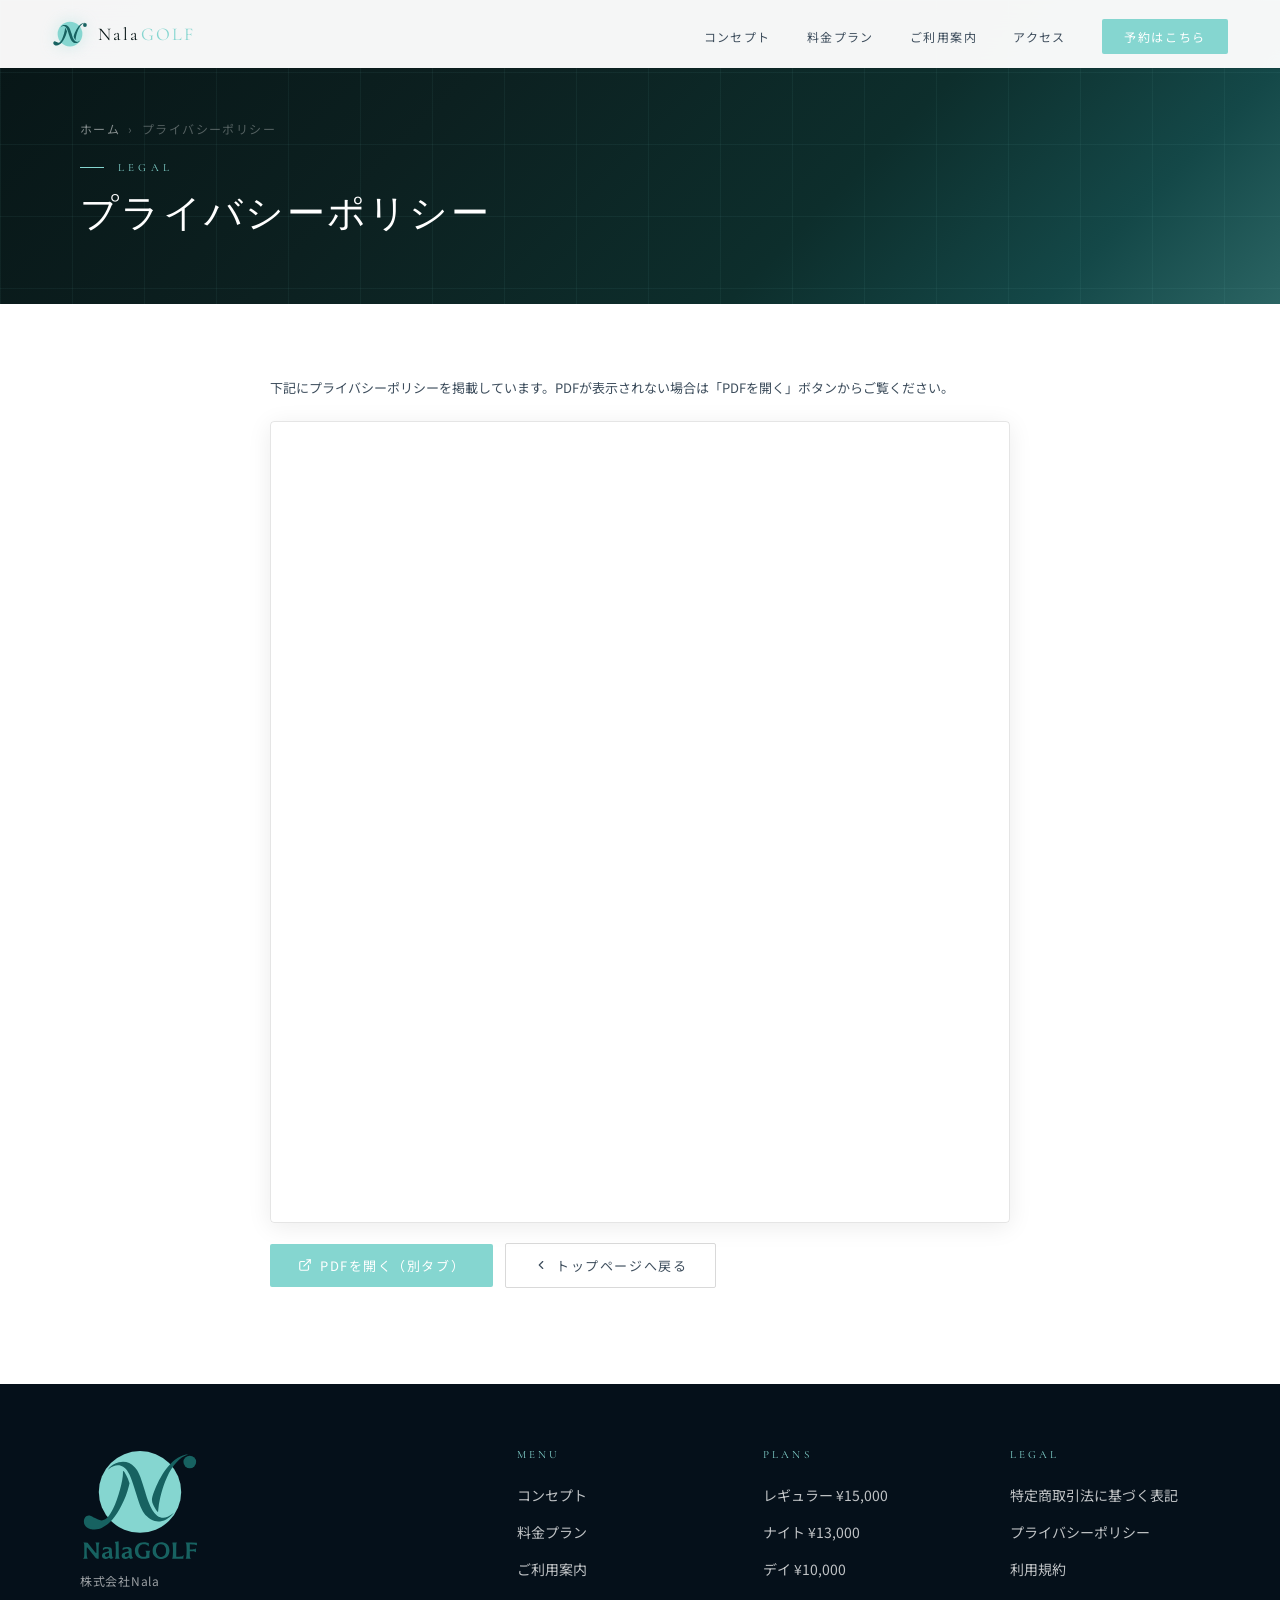
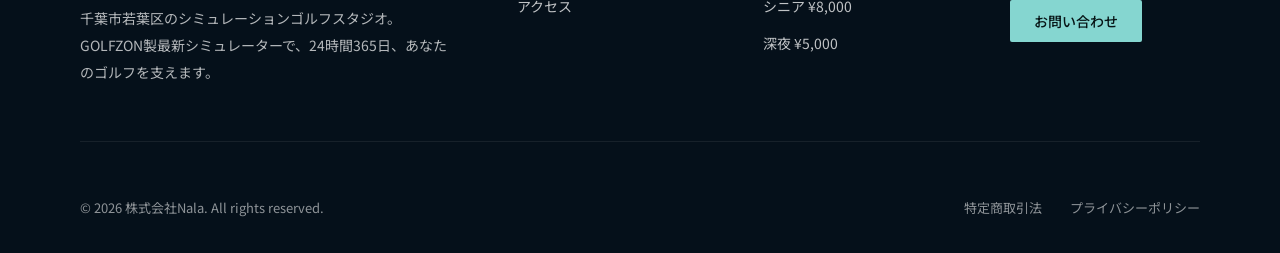
==== privacy.html @ cfb13f06 "Add legal pages with local PDFs" ====
<!DOCTYPE html>
<html lang="ja">
<head>
  <meta charset="UTF-8">
  <meta name="viewport" content="width=device-width, initial-scale=1.0">
  <title>プライバシーポリシー | NalaGOLF</title>
  <meta name="description" content="NalaGOLF（株式会社Nala）のプライバシーポリシーページです。">
  <link rel="preconnect" href="https://fonts.googleapis.com">
  <link rel="preconnect" href="https://fonts.gstatic.com" crossorigin>
  <link href="https://fonts.googleapis.com/css2?family=Cormorant+Garamond:ital,wght@0,300;0,400;0,500;1,300;1,400&family=Noto+Sans+JP:wght@200;300;400;500&display=swap" rel="stylesheet">
  <style>
  :root {
    --tq:       #85d6d0;
    --tq2:      #9de0db;
    --tq-dim:   rgba(133,214,208,.12);
    --tq-glow:  rgba(133,214,208,.35);
    --ink:      #071516;
    --mist:     #3D4D5C;
    --fog:      #5C6E7E;
    --pale:     #F3F6F8;
    --white:    #FFFFFF;
    --serif:    'Cormorant Garamond', 'Georgia', serif;
    --sans:     'Noto Sans JP', sans-serif;
  }
  *, *::before, *::after { box-sizing: border-box; margin:0; padding:0; }
  html { scroll-behavior: smooth; font-size: 17px; }
  body { font-family: var(--sans); background: var(--white); color: var(--ink); overflow-x: hidden; font-weight: 400; }

  #nav {
    position: fixed; top:0; left:0; right:0; z-index:300;
    height:68px; padding:0 52px;
    display:flex; align-items:center; justify-content:space-between;
    background: rgba(255,255,255,.96);
    backdrop-filter: blur(20px);
    box-shadow: 0 1px 0 rgba(0,0,0,.07);
  }
  .logo { display:flex; align-items:center; gap:10px; text-decoration:none; }
  .logo-mark-img { width:36px; height:36px; object-fit:contain; filter: drop-shadow(0 0 8px var(--tq-glow)); }
  .logo-type { font-family:var(--serif); font-size:18px; font-weight:400; letter-spacing:.12em; color:var(--ink); }
  .logo-type .hi { color:var(--tq); }
  .nav-items { display:flex; align-items:center; gap:36px; list-style:none; }
  .nav-items a { font-size:12px; font-weight:400; letter-spacing:.12em; color:var(--mist); text-decoration:none; transition:color .2s; position:relative; }
  .nav-items a:hover { color:var(--tq); }
  .nav-items a::after { content:''; position:absolute; bottom:-3px; left:0; right:0; height:1px; background:var(--tq); transform:scaleX(0); transition:transform .25s; }
  .nav-items a:hover::after { transform:scaleX(1); }
  .nav-btn { background:var(--tq); color:var(--white) !important; padding:9px 22px; border-radius:2px; font-size:12px !important; letter-spacing:.14em !important; transition: background .2s, box-shadow .2s, transform .2s !important; }
  .nav-btn::after { display:none !important; }
  .nav-btn:hover { background:var(--tq2) !important; box-shadow:0 4px 20px var(--tq-glow) !important; transform:translateY(-1px) !important; }

  .page-header {
    padding: 120px 80px 64px;
    background: linear-gradient(135deg, #071516 0%, #0C2020 35%, #0D2E2C 65%, #144848 85%, #85d6d0 160%);
    position: relative; overflow: hidden;
  }
  .page-header::before {
    content:''; position:absolute; inset:0;
    background-image: linear-gradient(rgba(133,214,208,.06) 1px, transparent 1px), linear-gradient(90deg, rgba(133,214,208,.06) 1px, transparent 1px);
    background-size: 72px 72px;
  }
  .page-header-inner { position: relative; z-index: 1; }
  .breadcrumb { font-size: 12px; letter-spacing: .12em; margin-bottom: 24px; display: flex; align-items: center; gap: 8px; }
  .breadcrumb a { color: rgba(255,255,255,.5); text-decoration:none; transition:color .2s; }
  .breadcrumb a:hover { color:var(--tq); }
  .breadcrumb span { color: rgba(255,255,255,.3); }
  .breadcrumb-current { color: rgba(255,255,255,.7); }
  .page-eyebrow { font-family:var(--serif); font-size:11px; letter-spacing:.38em; color:var(--tq); text-transform:uppercase; display:flex; align-items:center; gap:14px; margin-bottom:16px; }
  .page-eyebrow::before { content:''; width:24px; height:1px; background:var(--tq); }
  .page-title { font-family:var(--serif); font-size: clamp(28px, 3vw, 42px); font-weight:300; color:var(--white); letter-spacing:.06em; line-height:1.3; }

  .content-wrap { max-width: 900px; margin: 0 auto; padding: 72px 80px 96px; }
  .pdf-note { font-size:13px; color:var(--mist); margin-bottom:20px; line-height:1.9; }
  .pdf-frame-wrap { border: 1px solid rgba(0,0,0,.1); border-radius: 4px; overflow: hidden; box-shadow: 0 4px 24px rgba(0,0,0,.08); }
  .pdf-frame { width: 100%; height: 800px; display: block; border: 0; }
  .pdf-download { margin-top: 20px; display: flex; align-items: center; gap: 12px; }
  .btn-pdf { display: inline-flex; align-items: center; gap: 8px; background: var(--tq); color: var(--white); padding: 12px 28px; border-radius: 2px; font-size: 13px; letter-spacing: .12em; text-decoration: none; transition: all .3s; font-family: var(--sans); }
  .btn-pdf:hover { background: var(--tq2); box-shadow: 0 6px 20px var(--tq-glow); transform: translateY(-1px); }
  .btn-outline { display: inline-flex; align-items: center; gap: 8px; border: 1px solid rgba(0,0,0,.15); color: var(--mist); padding: 12px 28px; border-radius: 2px; font-size: 13px; letter-spacing: .12em; text-decoration: none; transition: all .3s; }
  .btn-outline:hover { border-color: var(--tq); color: var(--tq); }

  footer { background:#05101A; padding:64px 80px 36px; }
  .footer-top { display:grid; grid-template-columns:2fr 1fr 1fr 1fr; gap:56px; margin-bottom:56px; padding-bottom:56px; border-bottom:1px solid rgba(255,255,255,.07); }
  .footer-logo-img { width:120px; height:auto; object-fit:contain; margin-bottom:10px; display:block; }
  .f-corp { font-size:12px; color:rgba(255,255,255,.6); margin-bottom:16px; letter-spacing:.06em; }
  .f-desc { font-size:14px; color:rgba(255,255,255,.7); line-height:1.9; font-weight:400; }
  .f-h { font-family:var(--serif); font-size:11px; letter-spacing:.28em; color:var(--tq); text-transform:uppercase; margin-bottom:20px; }
  .f-ul { list-style:none; display:flex; flex-direction:column; gap:12px; }
  .f-ul a { font-size:14px; color:rgba(255,255,255,.75); text-decoration:none; transition:color .2s; font-weight:400; }
  .f-ul a:hover { color:var(--tq); }
  .f-ul a.f-contact-btn { display:inline-block; margin-top:8px; background:var(--tq); color:var(--ink); font-weight:500; padding:11px 24px; border-radius:2px; font-size:14px; transition: background .2s, box-shadow .2s, transform .2s; }
  .f-ul a.f-contact-btn:hover { background:var(--tq2); box-shadow:0 4px 20px var(--tq-glow); transform:translateY(-1px); color:var(--ink); }
  .footer-bottom { display:flex; justify-content:space-between; align-items:center; font-size:13px; color:rgba(255,255,255,.55); }
  .footer-bottom a { color:rgba(255,255,255,.55); text-decoration:none; transition:color .2s; }
  .footer-bottom a:hover { color:var(--tq); }
  .fb-links { display:flex; gap:28px; }

  @media (max-width:1100px) {
    .content-wrap { padding: 56px 40px 72px; }
    .page-header { padding: 112px 40px 52px; }
    .footer-top { grid-template-columns:1fr 1fr; gap:40px; }
    #nav { padding:0 28px; }
  }
  @media (max-width:720px) {
    .content-wrap { padding: 48px 24px 64px; }
    .page-header { padding: 104px 24px 44px; }
    .pdf-frame { height: 500px; }
    .pdf-download { flex-direction: column; align-items: flex-start; }
    .nav-items { display:none; }
    .footer-top { grid-template-columns:1fr; }
    footer { padding:48px 24px 28px; }
  }
  </style>
</head>
<body>

<nav id="nav">
  <a href="/" class="logo">
    <img src="logo-mark.svg" class="logo-mark-img" alt="NalaGOLF mark">
    <span class="logo-type">Nala<span class="hi">GOLF</span></span>
  </a>
  <ul class="nav-items">
    <li><a href="/#concept">コンセプト</a></li>
    <li><a href="/#pricing">料金プラン</a></li>
    <li><a href="/#rules">ご利用案内</a></li>
    <li><a href="/#access">アクセス</a></li>
    <li><a href="https://nalagolf.hacomono.jp/home" target="_blank" rel="noopener" class="nav-btn">予約はこちら</a></li>
  </ul>
</nav>

<div class="page-header">
  <div class="page-header-inner">
    <div class="breadcrumb">
      <a href="/">ホーム</a>
      <span>›</span>
      <span class="breadcrumb-current">プライバシーポリシー</span>
    </div>
    <div class="page-eyebrow">Legal</div>
    <h1 class="page-title">プライバシーポリシー</h1>
  </div>
</div>

<div class="content-wrap">
  <p class="pdf-note">下記にプライバシーポリシーを掲載しています。PDFが表示されない場合は「PDFを開く」ボタンからご覧ください。</p>
  <div class="pdf-frame-wrap">
    <iframe
      class="pdf-frame"
      src="/privacy.pdf"
      title="プライバシーポリシー">
    </iframe>
  </div>
  <div class="pdf-download">
    <a href="/privacy.pdf"
       target="_blank" rel="noopener" class="btn-pdf">
      <svg width="14" height="14" viewBox="0 0 24 24" fill="none" stroke="currentColor" stroke-width="2" stroke-linecap="round" stroke-linejoin="round"><path d="M18 13v6a2 2 0 0 1-2 2H5a2 2 0 0 1-2-2V8a2 2 0 0 1 2-2h6"/><polyline points="15 3 21 3 21 9"/><line x1="10" y1="14" x2="21" y2="3"/></svg>
      PDFを開く（別タブ）
    </a>
    <a href="/" class="btn-outline">
      <svg width="14" height="14" viewBox="0 0 24 24" fill="none" stroke="currentColor" stroke-width="2" stroke-linecap="round" stroke-linejoin="round"><polyline points="15 18 9 12 15 6"/></svg>
      トップページへ戻る
    </a>
  </div>
</div>

<footer>
  <div class="footer-top">
    <div>
      <img src="logo.svg" class="footer-logo-img" alt="NalaGOLF">
      <div class="f-corp">株式会社Nala</div>
      <p class="f-desc">千葉市若葉区のシミュレーションゴルフスタジオ。GOLFZON製最新シミュレーターで、24時間365日、あなたのゴルフを支えます。</p>
    </div>
    <div>
      <div class="f-h">Menu</div>
      <ul class="f-ul">
        <li><a href="/#concept">コンセプト</a></li>
        <li><a href="/#pricing">料金プラン</a></li>
        <li><a href="/#rules">ご利用案内</a></li>
        <li><a href="/#access">アクセス</a></li>
      </ul>
    </div>
    <div>
      <div class="f-h">Plans</div>
      <ul class="f-ul">
        <li><a href="/#pricing">レギュラー ¥15,000</a></li>
        <li><a href="/#pricing">ナイト ¥13,000</a></li>
        <li><a href="/#pricing">デイ ¥10,000</a></li>
        <li><a href="/#pricing">シニア ¥8,000</a></li>
        <li><a href="/#pricing">深夜 ¥5,000</a></li>
      </ul>
    </div>
    <div>
      <div class="f-h">Legal</div>
      <ul class="f-ul">
        <li><a href="/tokushoho.html">特定商取引法に基づく表記</a></li>
        <li><a href="/privacy.html">プライバシーポリシー</a></li>
        <li><a href="/riyokiyaku.html">利用規約</a></li>
        <li><a href="https://docs.google.com/forms/d/e/1FAIpQLSc6JMABwRBjXcDupIHNrliCkTX77Rjm2hipE7LkFuY8euMJ_w/viewform?usp=header" target="_blank" rel="noopener" class="f-contact-btn">お問い合わせ</a></li>
      </ul>
    </div>
  </div>
  <div class="footer-bottom">
    <span>© 2026 株式会社Nala. All rights reserved.</span>
    <div class="fb-links">
      <a href="/tokushoho.html">特定商取引法</a>
      <a href="/privacy.html">プライバシーポリシー</a>
    </div>
  </div>
</footer>

</body>
</html>
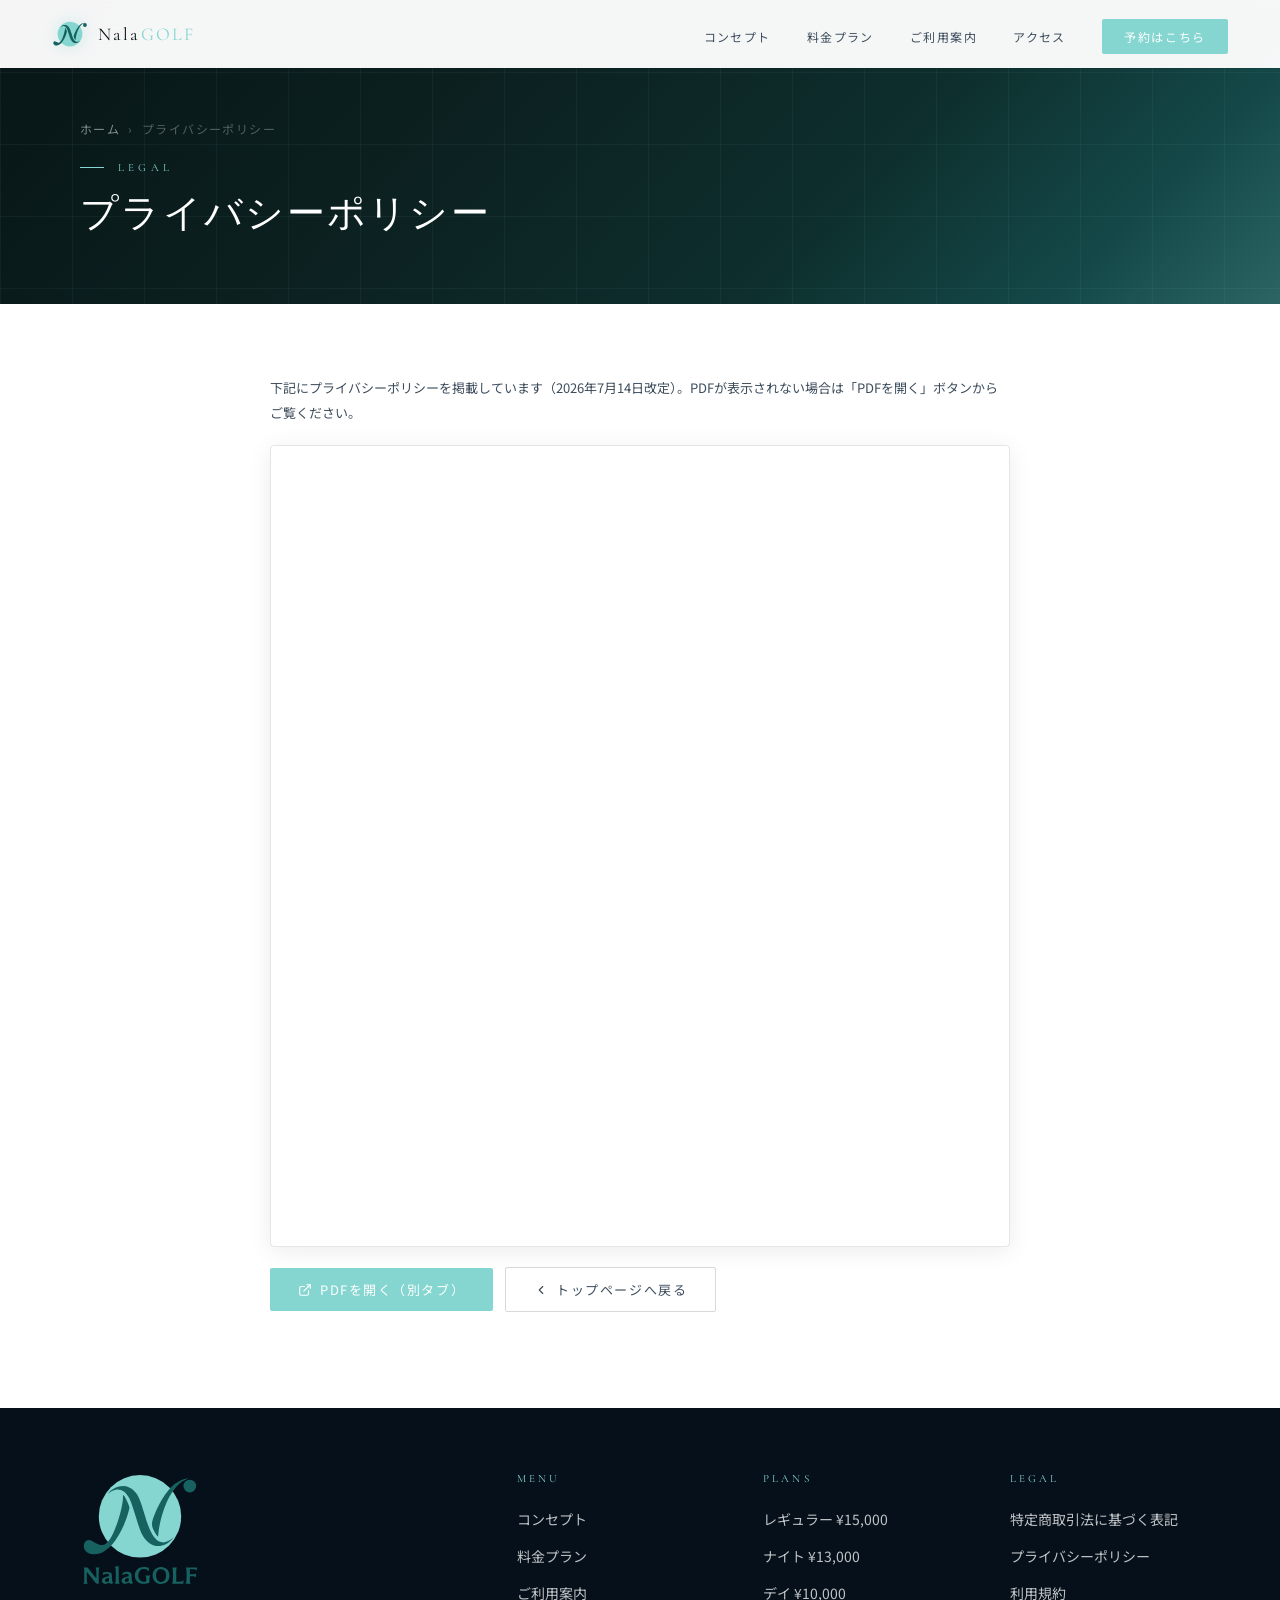
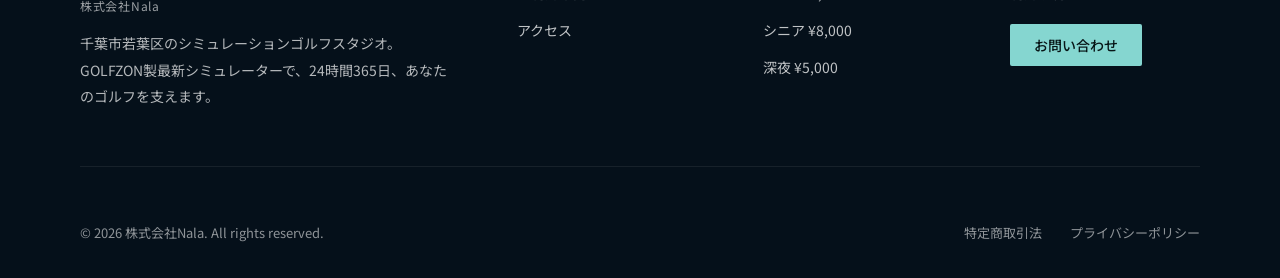
==== commit 3d88674e: "feat: 利用規約・プライバシーポリシーを最新版PDFに差し替え - 利用規約: 盗難・無断持出し禁止、破損時の実費請求、防犯カメラ等の確認、   QRコード/暗証番号の第三者共有禁止などを追加した" ====
--- a/privacy.html
+++ b/privacy.html
@@ -3,6 +3,7 @@
 <head>
   <meta charset="UTF-8">
   <meta name="viewport" content="width=device-width, initial-scale=1.0">
+  <link rel="icon" type="image/svg+xml" href="logo-mark.svg">
   <title>プライバシーポリシー | NalaGOLF</title>
   <meta name="description" content="NalaGOLF（株式会社Nala）のプライバシーポリシーページです。">
   <link rel="preconnect" href="https://fonts.googleapis.com">
@@ -109,6 +110,14 @@
     footer { padding:48px 24px 28px; }
   }
   </style>
+<!-- Google tag (gtag.js) -->
+<script async src="https://www.googletagmanager.com/gtag/js?id=AW-18343864231"></script>
+<script>
+  window.dataLayer = window.dataLayer || [];
+  function gtag(){dataLayer.push(arguments);}
+  gtag('js', new Date());
+  gtag('config', 'AW-18343864231');
+</script>
 </head>
 <body>
 
@@ -139,7 +148,7 @@
 </div>
 
 <div class="content-wrap">
-  <p class="pdf-note">下記にプライバシーポリシーを掲載しています。PDFが表示されない場合は「PDFを開く」ボタンからご覧ください。</p>
+  <p class="pdf-note">下記にプライバシーポリシーを掲載しています（2026年7月14日改定）。PDFが表示されない場合は「PDFを開く」ボタンからご覧ください。</p>
   <div class="pdf-frame-wrap">
     <iframe
       class="pdf-frame"
@@ -205,5 +214,39 @@
   </div>
 </footer>
 
+<script>
+// hacomonoへのリンククリックをコンバージョンとして計測
+document.addEventListener('DOMContentLoaded', function () {
+  document.querySelectorAll('a[href*="hacomono.jp"]').forEach(function (el) {
+    el.addEventListener('click', function (e) {
+      var url = el.href;
+      var target = el.target;
+      var callbackFired = false;
+
+      // 別タブで開く場合は遷移をブロックしない
+      if (target === '_blank') {
+        gtag('event', 'conversion', {
+          'send_to': 'AW-18343864231/QLMaCJ_1oNgcEKfPhKtE'
+        });
+        return;
+      }
+
+      // 同じタブで遷移する場合は、送信完了を待ってから遷移
+      e.preventDefault();
+      var go = function () {
+        if (callbackFired) return;
+        callbackFired = true;
+        window.location = url;
+      };
+      gtag('event', 'conversion', {
+        'send_to': 'AW-18343864231/QLMaCJ_1oNgcEKfPhKtE',
+        'event_callback': go
+      });
+      // 送信が詰まっても1秒で必ず遷移させる（取りこぼし防止）
+      setTimeout(go, 1000);
+    });
+  });
+});
+</script>
 </body>
 </html>
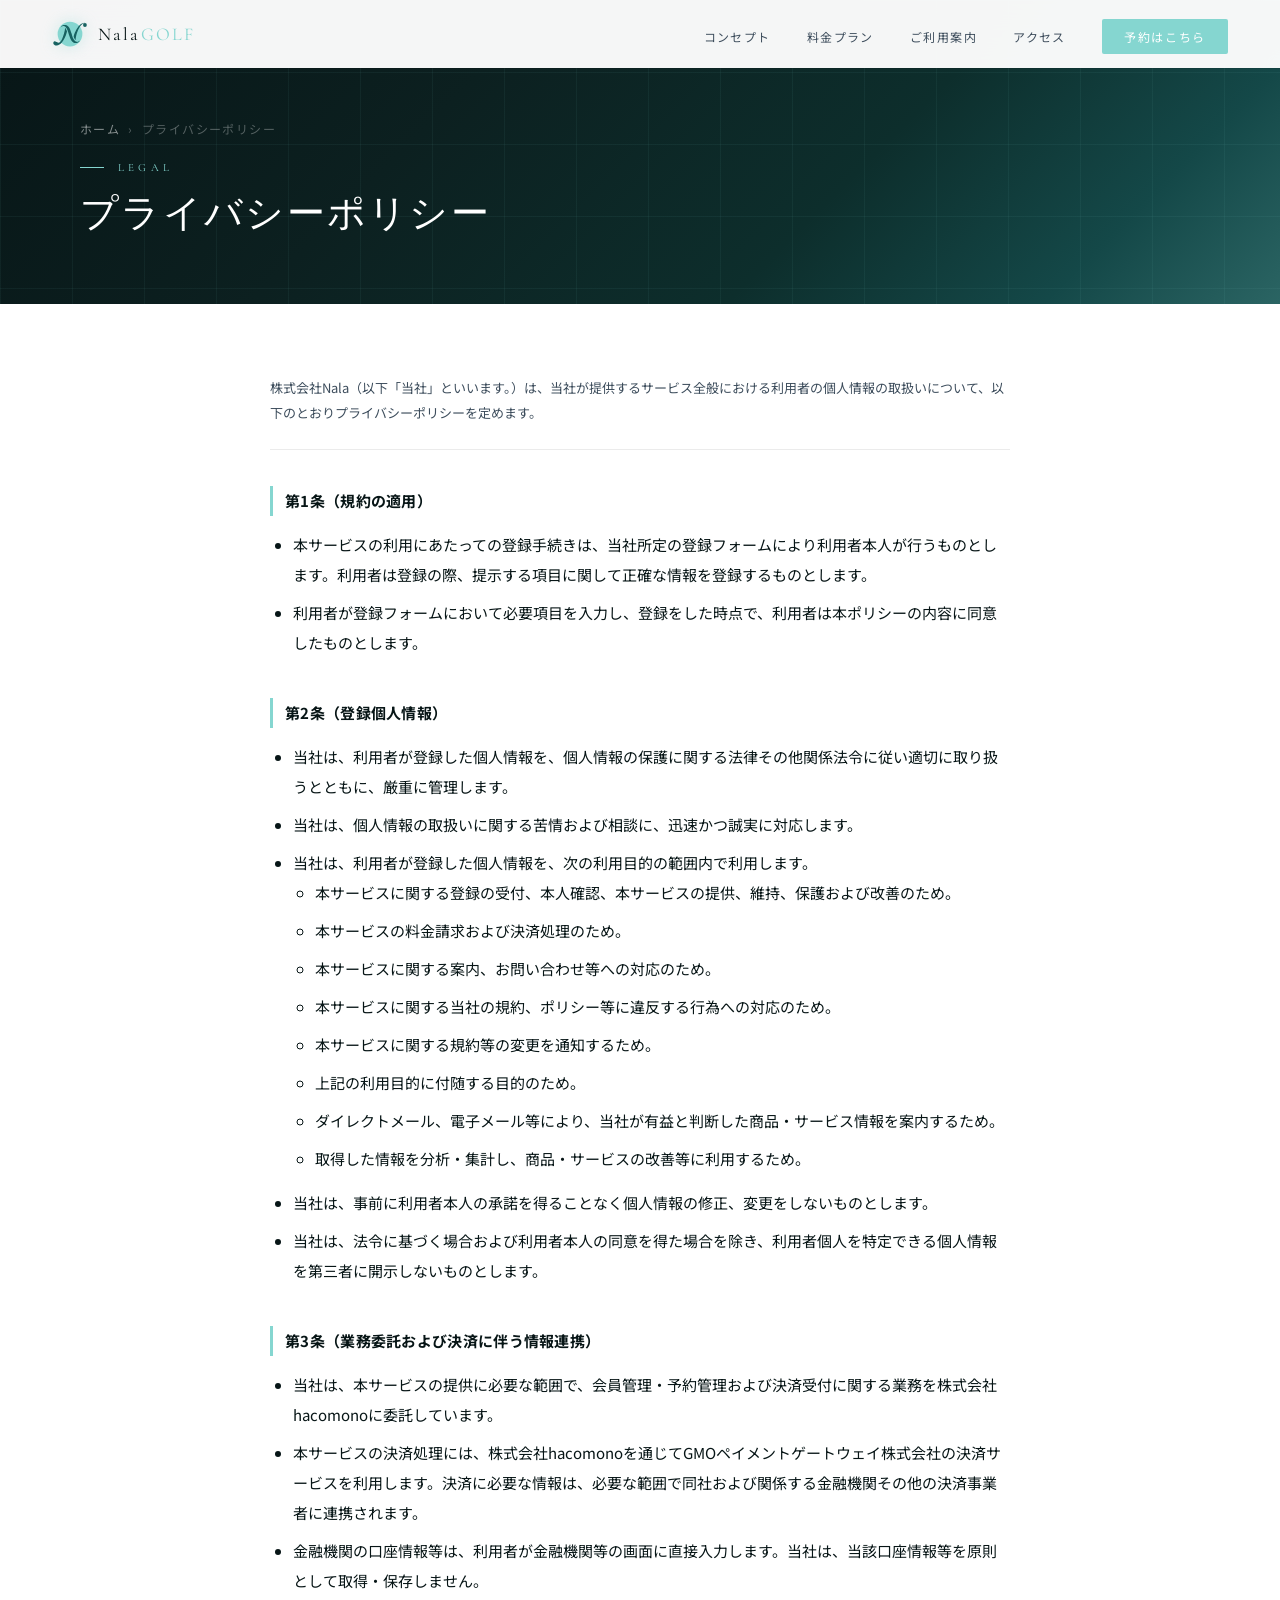
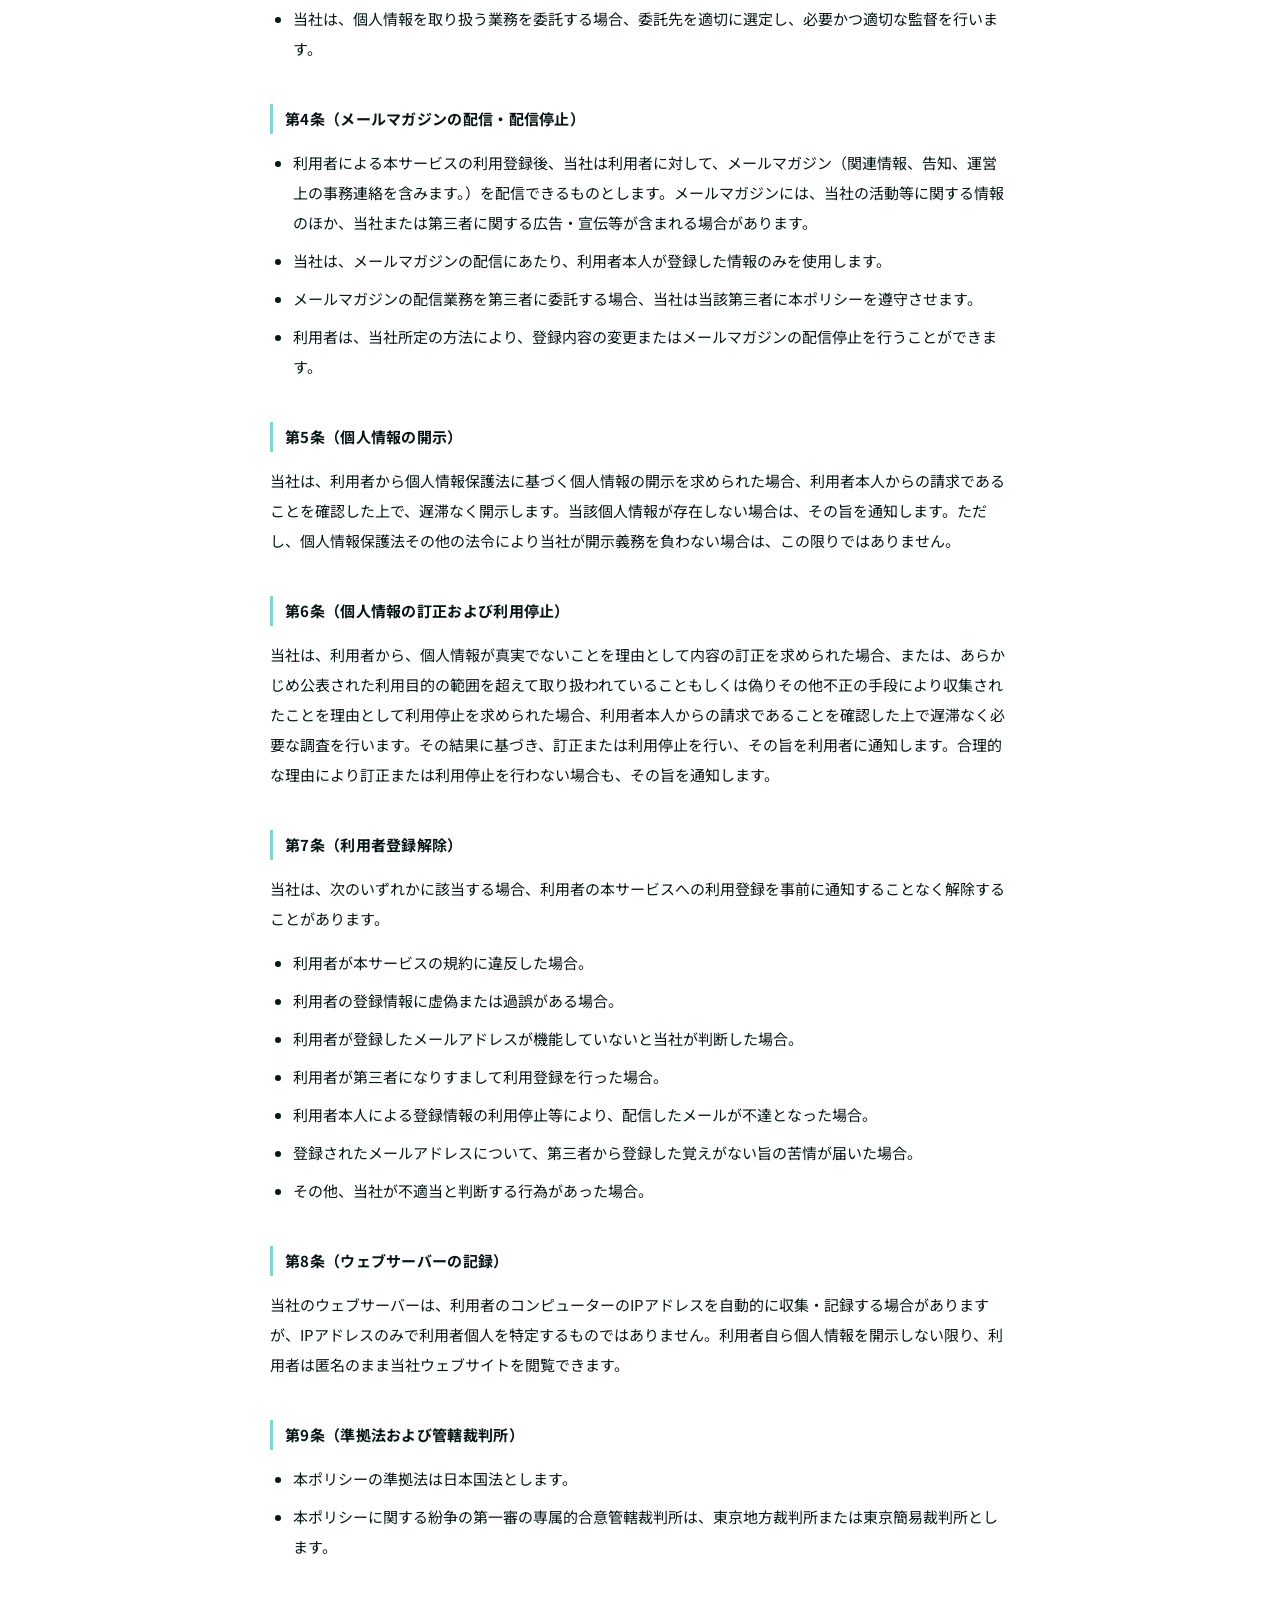
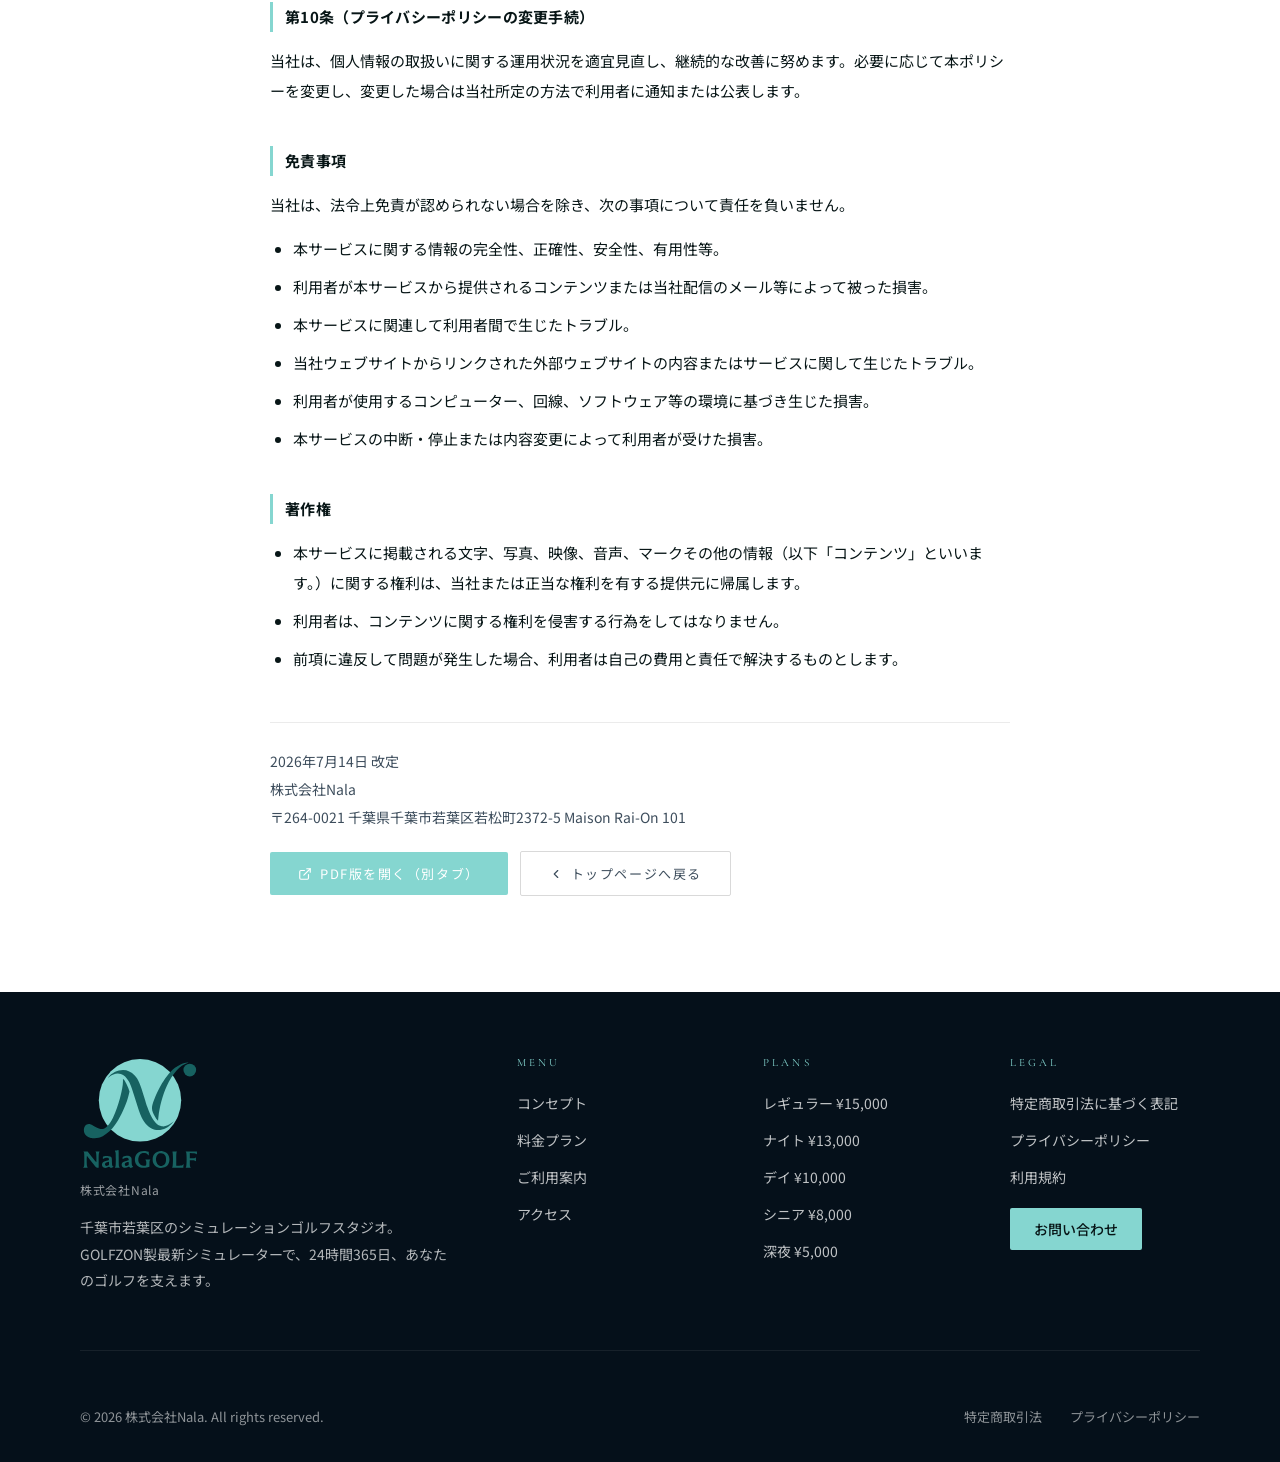
==== commit f8edf9aa: "feat: プライバシーポリシーをPDF埋め込みからHTMLテキストに変更 LINE認証済アカウントの実在確認対策。PDFはPDF版ボタンから引き続き参照可。末尾の事業者住所を統一形に修正。  C" ====
--- a/privacy.html
+++ b/privacy.html
@@ -109,6 +109,49 @@
     .footer-top { grid-template-columns:1fr; }
     footer { padding:48px 24px 28px; }
   }
+  
+  /* ─── Legal body ─── */
+  .legal-lead {
+    font-size:13px; color:var(--mist); line-height:1.9;
+    margin-bottom:36px; padding-bottom:24px;
+    border-bottom:1px solid rgba(0,0,0,.08);
+  }
+  .legal-body { font-size:15px; line-height:2.0; color:var(--ink2); }
+  .legal-body h2 {
+    font-size:15px; font-weight:700; color:var(--ink);
+    margin:40px 0 14px; padding-left:12px;
+    border-left:3px solid var(--tq); letter-spacing:.02em;
+  }
+  .legal-body h2:first-child { margin-top:0; }
+  .legal-body p { margin-bottom:14px; }
+  .legal-body ul, .legal-body ol { margin:0 0 14px; padding-left:1.5em; }
+  .legal-body li { margin-bottom:8px; }
+  .legal-body ol.num { list-style:decimal; }
+  .legal-table {
+    width:100%; border-collapse:collapse; margin:8px 0 24px; font-size:14px;
+  }
+  .legal-table th, .legal-table td {
+    border:1px solid rgba(0,0,0,.1); padding:14px 16px;
+    text-align:left; vertical-align:top; line-height:1.85;
+  }
+  .legal-table th {
+    width:34%; background:var(--pale); font-weight:500;
+    color:var(--ink2); white-space:nowrap;
+  }
+  .legal-table td ul { margin:0; padding-left:1.2em; }
+  .legal-table td li { margin-bottom:4px; }
+  .legal-sign {
+    margin-top:48px; padding-top:24px;
+    border-top:1px solid rgba(0,0,0,.08);
+    font-size:14px; color:var(--mist); line-height:2;
+  }
+  @media (max-width:700px) {
+    .legal-table, .legal-table tbody, .legal-table tr,
+    .legal-table th, .legal-table td { display:block; width:100%; }
+    .legal-table tr { border:1px solid rgba(0,0,0,.1); margin-bottom:-1px; }
+    .legal-table th { border:0; padding:12px 14px 4px; white-space:normal; }
+    .legal-table td { border:0; padding:0 14px 14px; }
+  }
   </style>
 <!-- Google tag (gtag.js) -->
 <script async src="https://www.googletagmanager.com/gtag/js?id=AW-18343864231"></script>
@@ -148,24 +191,121 @@
 </div>
 
 <div class="content-wrap">
-  <p class="pdf-note">下記にプライバシーポリシーを掲載しています（2026年7月14日改定）。PDFが表示されない場合は「PDFを開く」ボタンからご覧ください。</p>
-  <div class="pdf-frame-wrap">
-    <iframe
-      class="pdf-frame"
-      src="/privacy.pdf"
-      title="プライバシーポリシー">
-    </iframe>
-  </div>
-  <div class="pdf-download">
-    <a href="/privacy.pdf"
-       target="_blank" rel="noopener" class="btn-pdf">
-      <svg width="14" height="14" viewBox="0 0 24 24" fill="none" stroke="currentColor" stroke-width="2" stroke-linecap="round" stroke-linejoin="round"><path d="M18 13v6a2 2 0 0 1-2 2H5a2 2 0 0 1-2-2V8a2 2 0 0 1 2-2h6"/><polyline points="15 3 21 3 21 9"/><line x1="10" y1="14" x2="21" y2="3"/></svg>
-      PDFを開く（別タブ）
-    </a>
-    <a href="/" class="btn-outline">
-      <svg width="14" height="14" viewBox="0 0 24 24" fill="none" stroke="currentColor" stroke-width="2" stroke-linecap="round" stroke-linejoin="round"><polyline points="15 18 9 12 15 6"/></svg>
-      トップページへ戻る
-    </a>
+  <div class="pdf-section">
+    <p class="legal-lead">
+      株式会社Nala（以下「当社」といいます。）は、当社が提供するサービス全般における利用者の個人情報の取扱いについて、以下のとおりプライバシーポリシーを定めます。
+    </p>
+
+    <div class="legal-body">
+
+      <h2>第1条（規約の適用）</h2>
+      <ul>
+        <li>本サービスの利用にあたっての登録手続きは、当社所定の登録フォームにより利用者本人が行うものとします。利用者は登録の際、提示する項目に関して正確な情報を登録するものとします。</li>
+        <li>利用者が登録フォームにおいて必要項目を入力し、登録をした時点で、利用者は本ポリシーの内容に同意したものとします。</li>
+      </ul>
+
+      <h2>第2条（登録個人情報）</h2>
+      <ul>
+        <li>当社は、利用者が登録した個人情報を、個人情報の保護に関する法律その他関係法令に従い適切に取り扱うとともに、厳重に管理します。</li>
+        <li>当社は、個人情報の取扱いに関する苦情および相談に、迅速かつ誠実に対応します。</li>
+        <li>当社は、利用者が登録した個人情報を、次の利用目的の範囲内で利用します。
+          <ul>
+            <li>本サービスに関する登録の受付、本人確認、本サービスの提供、維持、保護および改善のため。</li>
+            <li>本サービスの料金請求および決済処理のため。</li>
+            <li>本サービスに関する案内、お問い合わせ等への対応のため。</li>
+            <li>本サービスに関する当社の規約、ポリシー等に違反する行為への対応のため。</li>
+            <li>本サービスに関する規約等の変更を通知するため。</li>
+            <li>上記の利用目的に付随する目的のため。</li>
+            <li>ダイレクトメール、電子メール等により、当社が有益と判断した商品・サービス情報を案内するため。</li>
+            <li>取得した情報を分析・集計し、商品・サービスの改善等に利用するため。</li>
+          </ul>
+        </li>
+        <li>当社は、事前に利用者本人の承諾を得ることなく個人情報の修正、変更をしないものとします。</li>
+        <li>当社は、法令に基づく場合および利用者本人の同意を得た場合を除き、利用者個人を特定できる個人情報を第三者に開示しないものとします。</li>
+      </ul>
+
+      <h2>第3条（業務委託および決済に伴う情報連携）</h2>
+      <ul>
+        <li>当社は、本サービスの提供に必要な範囲で、会員管理・予約管理および決済受付に関する業務を株式会社hacomonoに委託しています。</li>
+        <li>本サービスの決済処理には、株式会社hacomonoを通じてGMOペイメントゲートウェイ株式会社の決済サービスを利用します。決済に必要な情報は、必要な範囲で同社および関係する金融機関その他の決済事業者に連携されます。</li>
+        <li>金融機関の口座情報等は、利用者が金融機関等の画面に直接入力します。当社は、当該口座情報等を原則として取得・保存しません。</li>
+        <li>当社は、個人情報を取り扱う業務を委託する場合、委託先を適切に選定し、必要かつ適切な監督を行います。</li>
+      </ul>
+
+      <h2>第4条（メールマガジンの配信・配信停止）</h2>
+      <ul>
+        <li>利用者による本サービスの利用登録後、当社は利用者に対して、メールマガジン（関連情報、告知、運営上の事務連絡を含みます。）を配信できるものとします。メールマガジンには、当社の活動等に関する情報のほか、当社または第三者に関する広告・宣伝等が含まれる場合があります。</li>
+        <li>当社は、メールマガジンの配信にあたり、利用者本人が登録した情報のみを使用します。</li>
+        <li>メールマガジンの配信業務を第三者に委託する場合、当社は当該第三者に本ポリシーを遵守させます。</li>
+        <li>利用者は、当社所定の方法により、登録内容の変更またはメールマガジンの配信停止を行うことができます。</li>
+      </ul>
+
+      <h2>第5条（個人情報の開示）</h2>
+      <p>当社は、利用者から個人情報保護法に基づく個人情報の開示を求められた場合、利用者本人からの請求であることを確認した上で、遅滞なく開示します。当該個人情報が存在しない場合は、その旨を通知します。ただし、個人情報保護法その他の法令により当社が開示義務を負わない場合は、この限りではありません。</p>
+
+      <h2>第6条（個人情報の訂正および利用停止）</h2>
+      <p>当社は、利用者から、個人情報が真実でないことを理由として内容の訂正を求められた場合、または、あらかじめ公表された利用目的の範囲を超えて取り扱われていることもしくは偽りその他不正の手段により収集されたことを理由として利用停止を求められた場合、利用者本人からの請求であることを確認した上で遅滞なく必要な調査を行います。その結果に基づき、訂正または利用停止を行い、その旨を利用者に通知します。合理的な理由により訂正または利用停止を行わない場合も、その旨を通知します。</p>
+
+      <h2>第7条（利用者登録解除）</h2>
+      <p>当社は、次のいずれかに該当する場合、利用者の本サービスへの利用登録を事前に通知することなく解除することがあります。</p>
+      <ul>
+        <li>利用者が本サービスの規約に違反した場合。</li>
+        <li>利用者の登録情報に虚偽または過誤がある場合。</li>
+        <li>利用者が登録したメールアドレスが機能していないと当社が判断した場合。</li>
+        <li>利用者が第三者になりすまして利用登録を行った場合。</li>
+        <li>利用者本人による登録情報の利用停止等により、配信したメールが不達となった場合。</li>
+        <li>登録されたメールアドレスについて、第三者から登録した覚えがない旨の苦情が届いた場合。</li>
+        <li>その他、当社が不適当と判断する行為があった場合。</li>
+      </ul>
+
+      <h2>第8条（ウェブサーバーの記録）</h2>
+      <p>当社のウェブサーバーは、利用者のコンピューターのIPアドレスを自動的に収集・記録する場合がありますが、IPアドレスのみで利用者個人を特定するものではありません。利用者自ら個人情報を開示しない限り、利用者は匿名のまま当社ウェブサイトを閲覧できます。</p>
+
+      <h2>第9条（準拠法および管轄裁判所）</h2>
+      <ul>
+        <li>本ポリシーの準拠法は日本国法とします。</li>
+        <li>本ポリシーに関する紛争の第一審の専属的合意管轄裁判所は、東京地方裁判所または東京簡易裁判所とします。</li>
+      </ul>
+
+      <h2>第10条（プライバシーポリシーの変更手続）</h2>
+      <p>当社は、個人情報の取扱いに関する運用状況を適宜見直し、継続的な改善に努めます。必要に応じて本ポリシーを変更し、変更した場合は当社所定の方法で利用者に通知または公表します。</p>
+
+      <h2>免責事項</h2>
+      <p>当社は、法令上免責が認められない場合を除き、次の事項について責任を負いません。</p>
+      <ul>
+        <li>本サービスに関する情報の完全性、正確性、安全性、有用性等。</li>
+        <li>利用者が本サービスから提供されるコンテンツまたは当社配信のメール等によって被った損害。</li>
+        <li>本サービスに関連して利用者間で生じたトラブル。</li>
+        <li>当社ウェブサイトからリンクされた外部ウェブサイトの内容またはサービスに関して生じたトラブル。</li>
+        <li>利用者が使用するコンピューター、回線、ソフトウェア等の環境に基づき生じた損害。</li>
+        <li>本サービスの中断・停止または内容変更によって利用者が受けた損害。</li>
+      </ul>
+
+      <h2>著作権</h2>
+      <ul>
+        <li>本サービスに掲載される文字、写真、映像、音声、マークその他の情報（以下「コンテンツ」といいます。）に関する権利は、当社または正当な権利を有する提供元に帰属します。</li>
+        <li>利用者は、コンテンツに関する権利を侵害する行為をしてはなりません。</li>
+        <li>前項に違反して問題が発生した場合、利用者は自己の費用と責任で解決するものとします。</li>
+      </ul>
+
+      <p class="legal-sign">
+        2026年7月14日 改定<br>
+        株式会社Nala<br>
+        〒264-0021 千葉県千葉市若葉区若松町2372-5 Maison Rai-On 101
+      </p>
+
+    </div>
+
+    <div class="pdf-download">
+      <a href="/privacy.pdf" target="_blank" rel="noopener" class="btn-pdf">
+        <svg width="14" height="14" viewBox="0 0 24 24" fill="none" stroke="currentColor" stroke-width="2" stroke-linecap="round" stroke-linejoin="round"><path d="M18 13v6a2 2 0 0 1-2 2H5a2 2 0 0 1-2-2V8a2 2 0 0 1 2-2h6"/><polyline points="15 3 21 3 21 9"/><line x1="10" y1="14" x2="21" y2="3"/></svg>
+        PDF版を開く（別タブ）
+      </a>
+      <a href="/" class="btn-outline">
+        <svg width="14" height="14" viewBox="0 0 24 24" fill="none" stroke="currentColor" stroke-width="2" stroke-linecap="round" stroke-linejoin="round"><polyline points="15 18 9 12 15 6"/></svg>
+        トップページへ戻る
+      </a>
+    </div>
   </div>
 </div>
 
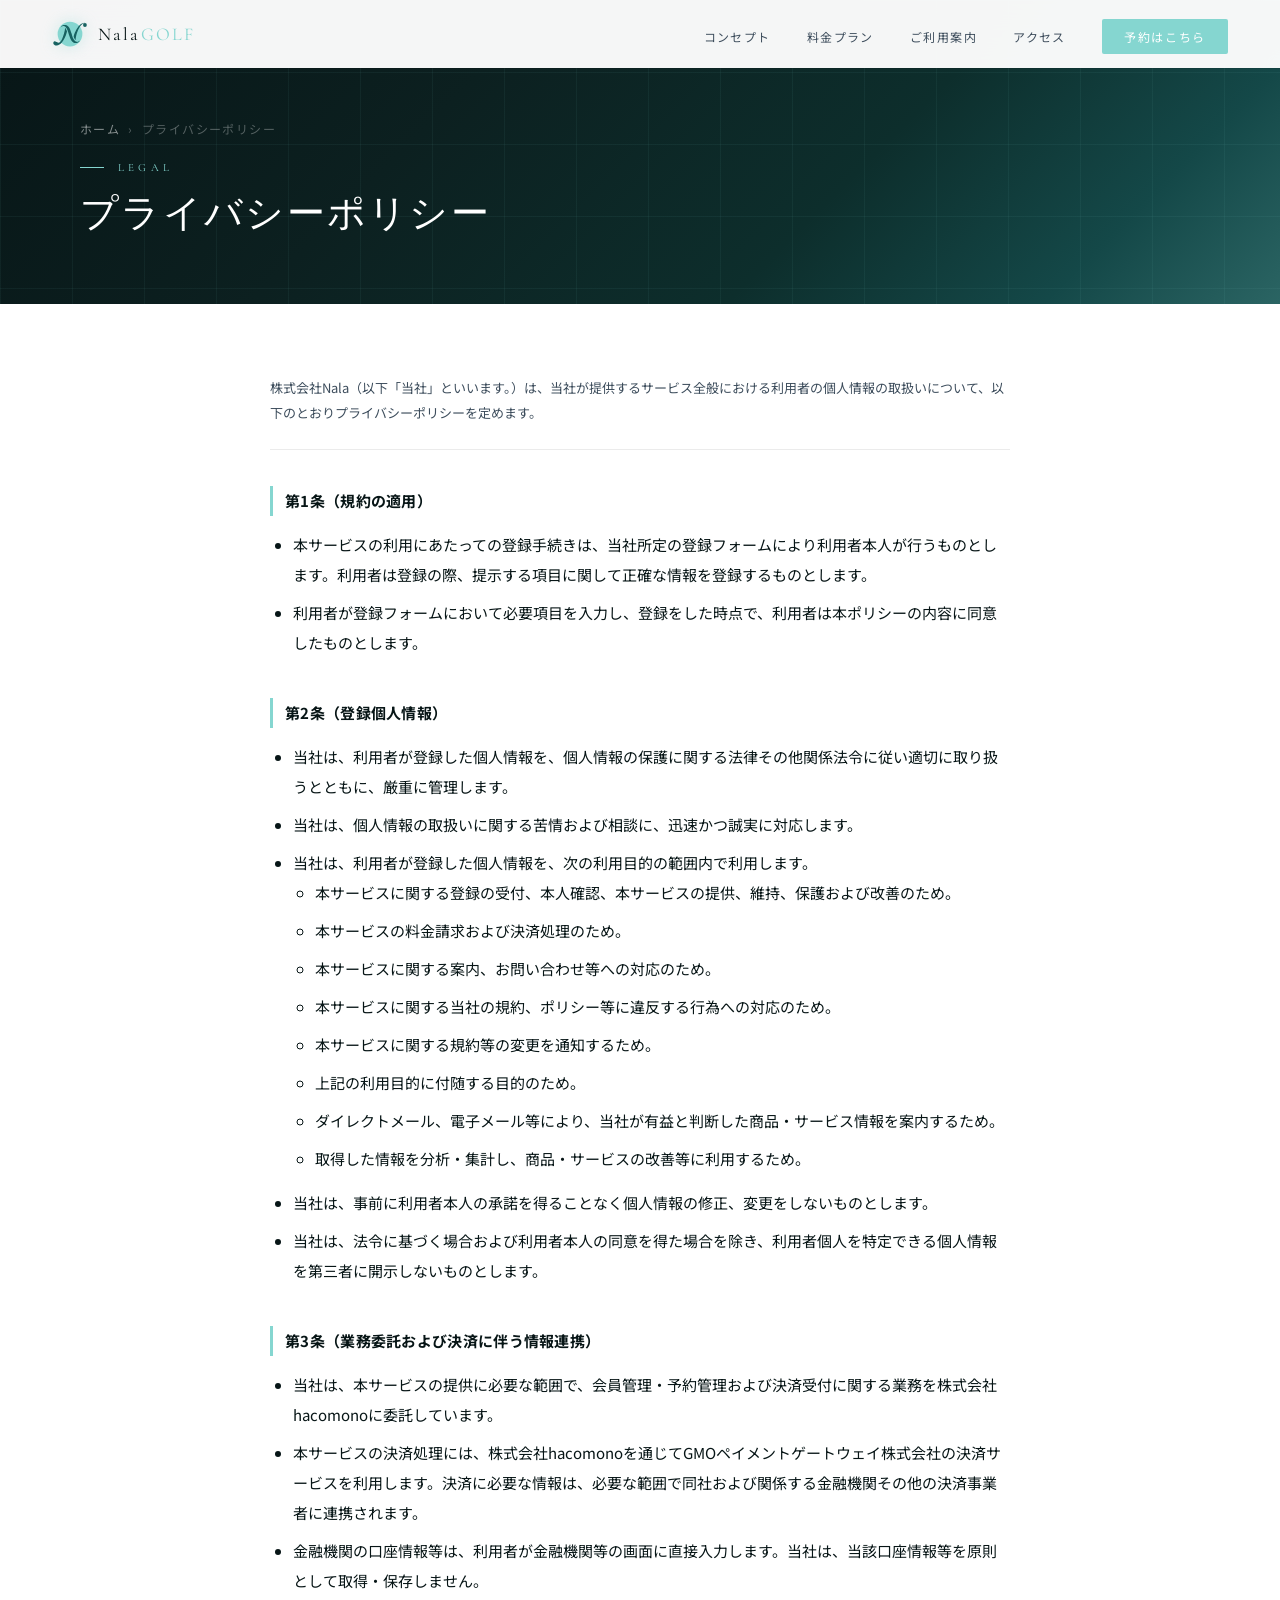
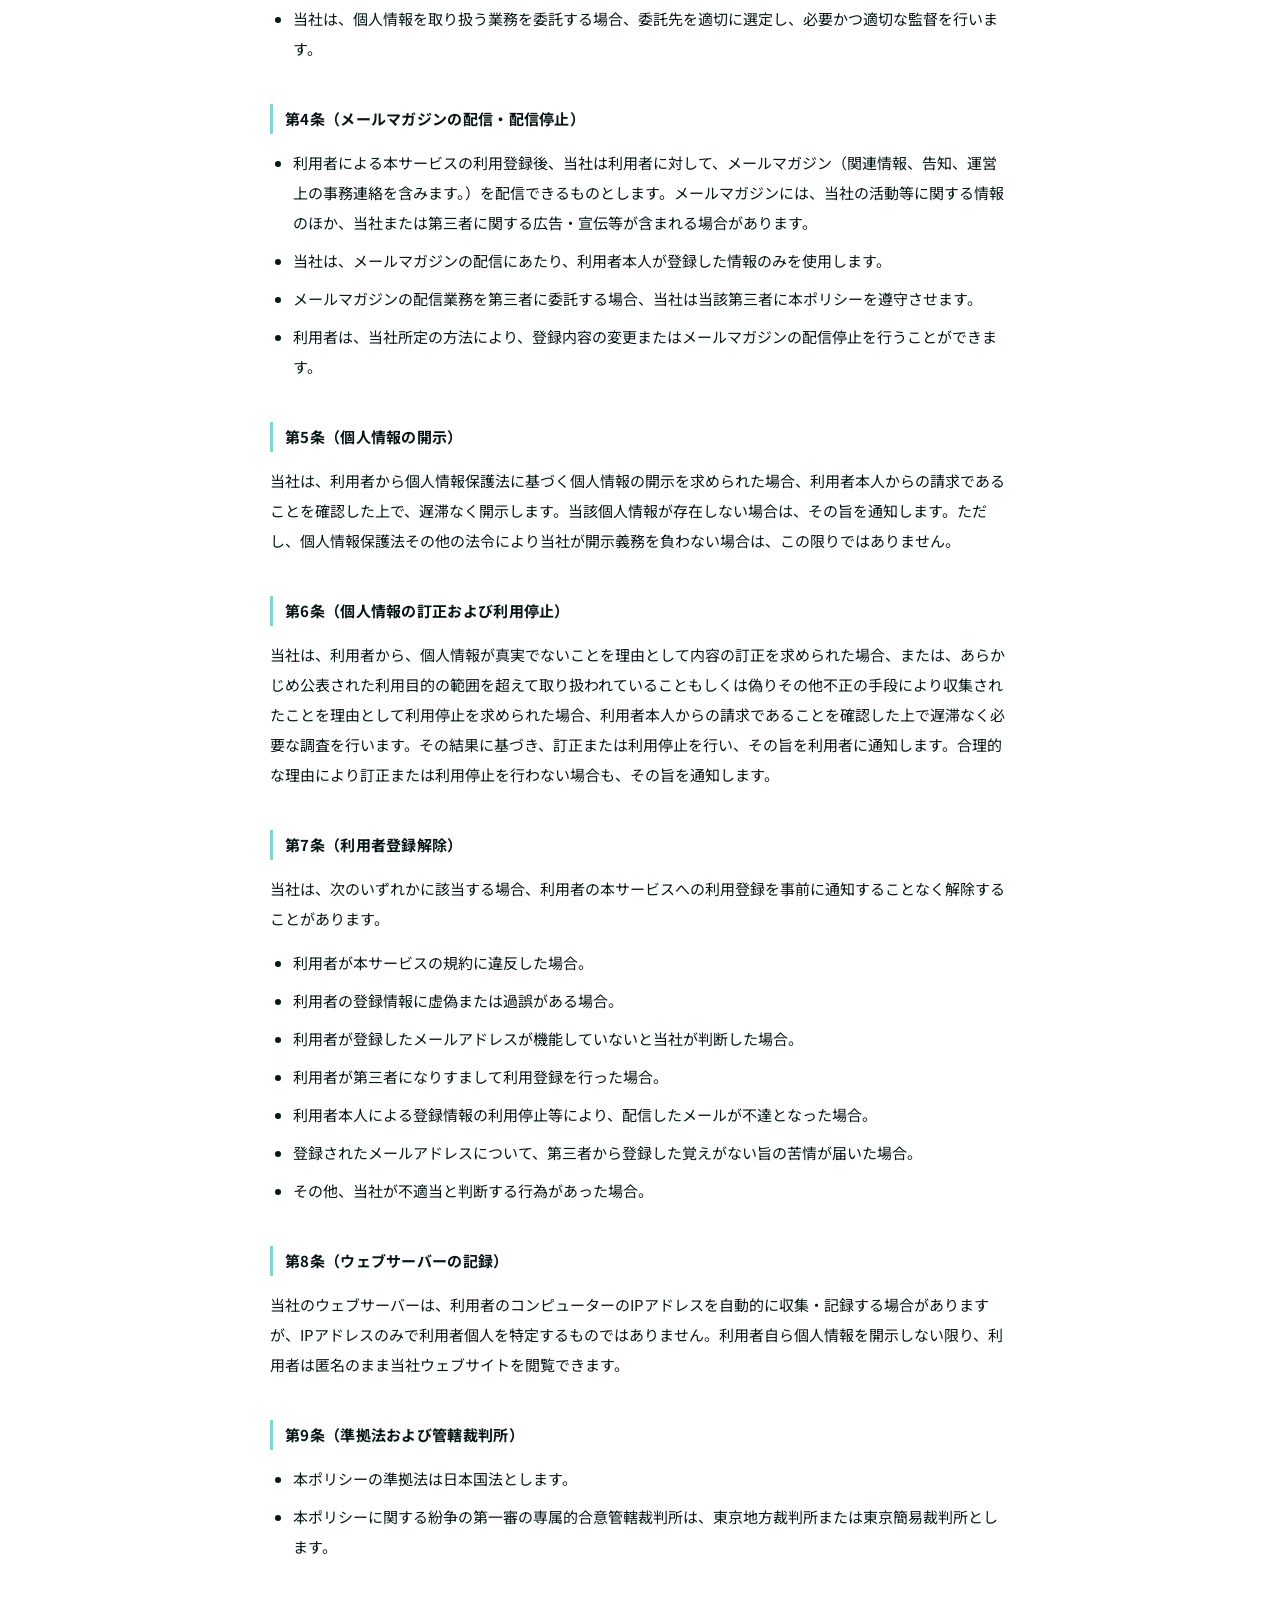
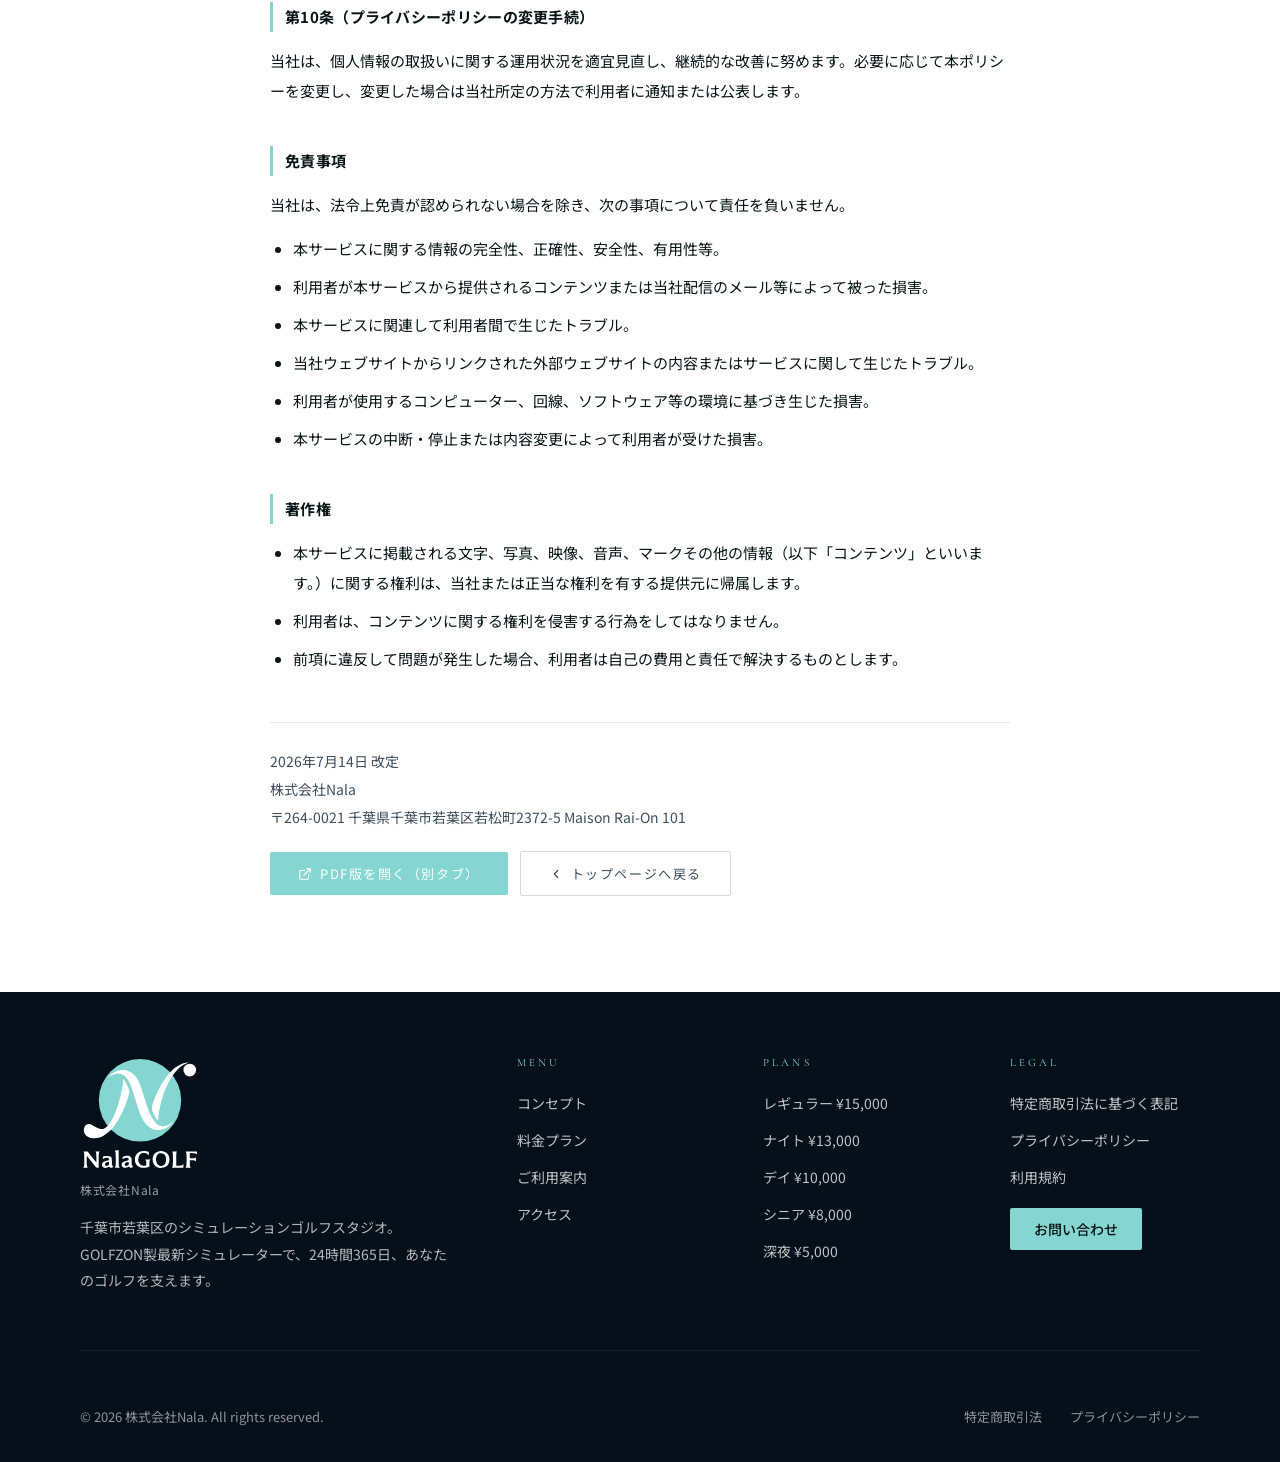
==== commit f6096306: "feat: 配色をリールのブランドルールに統一し、SNS導線とスマホ表示を改善 - 配色を深緑 #103C3C・ミント #85D6D0・ゴールドF2に統一（リール制作ルール準拠） - 入会・予約ボタン" ====
--- a/privacy.html
+++ b/privacy.html
@@ -312,7 +312,7 @@
 <footer>
   <div class="footer-top">
     <div>
-      <img src="logo.svg" class="footer-logo-img" alt="NalaGOLF">
+      <img src="logo-white.svg" class="footer-logo-img" alt="NalaGOLF">
       <div class="f-corp">株式会社Nala</div>
       <p class="f-desc">千葉市若葉区のシミュレーションゴルフスタジオ。GOLFZON製最新シミュレーターで、24時間365日、あなたのゴルフを支えます。</p>
     </div>
